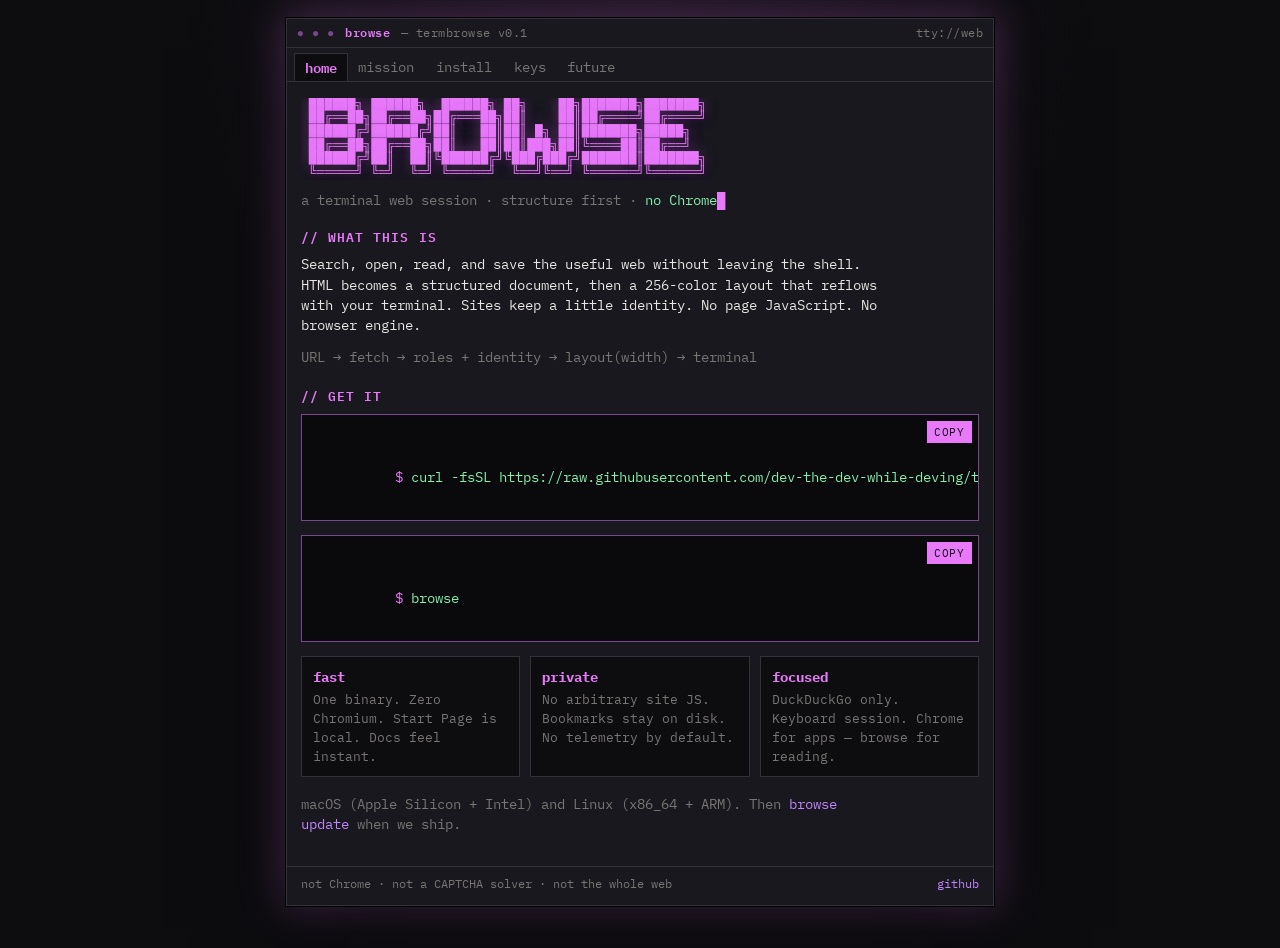
==== site/index.html @ ed014154 "feat: add ASCII marketing site" ====
<!DOCTYPE html>
<html lang="en">
<head>
  <meta charset="utf-8" />
  <meta name="viewport" content="width=device-width, initial-scale=1" />
  <title>browse — stay in the terminal for the useful web</title>
  <meta name="description" content="termbrowse is a structure-first terminal web session. Search, open, read, save. No browser engine. No page JS." />
  <link rel="preconnect" href="https://fonts.googleapis.com" />
  <link rel="preconnect" href="https://fonts.gstatic.com" crossorigin />
  <link href="https://fonts.googleapis.com/css2?family=IBM+Plex+Mono:wght@400;500;600&display=swap" rel="stylesheet" />
  <link rel="stylesheet" href="site.css" />
</head>
<body>
  <div class="wrap">
    <div class="term">
      <div class="titlebar">
        <span class="dots">● ● ●</span>
        <span class="name">browse</span>
        <span>— termbrowse v0.1</span>
        <span class="host">tty://web</span>
      </div>
      <nav>
        <a href="index.html" aria-current="page">home</a>
        <a href="mission.html">mission</a>
        <a href="install.html">install</a>
        <a href="keys.html">keys</a>
        <a href="future.html">future</a>
      </nav>
      <main>
<pre class="ascii">
 ██████╗ ██████╗  ██████╗ ██╗    ██╗███████╗███████╗
 ██╔══██╗██╔══██╗██╔═══██╗██║    ██║██╔════╝██╔════╝
 ██████╔╝██████╔╝██║   ██║██║ █╗ ██║███████╗█████╗
 ██╔══██╗██╔══██╗██║   ██║██║███╗██║╚════██║██╔══╝
 ██████╔╝██║  ██║╚██████╔╝╚███╔███╔╝███████║███████╗
 ╚═════╝ ╚═╝  ╚═╝ ╚═════╝  ╚══╝╚══╝ ╚══════╝╚══════╝
</pre>
        <p class="tag">a terminal web session · structure first · <em>no Chrome</em><span class="cursor"></span></p>

        <h1>// what this is</h1>
        <p>Search, open, read, and save the useful web without leaving the shell. HTML becomes a structured document, then a 256-color layout that reflows with your terminal. Sites keep a little identity. No page JavaScript. No browser engine.</p>

        <p class="dim">URL → fetch → roles + identity → layout(width) → terminal</p>

        <h2>// get it</h2>
        <div class="cmd">
          <button class="copy" type="button" data-copy="curl -fsSL https://raw.githubusercontent.com/dev-the-dev-while-deving/termbrowse/from-scratch/install.sh | sh">copy</button>
          <span class="prompt">$ </span>curl -fsSL https://raw.githubusercontent.com/dev-the-dev-while-deving/termbrowse/from-scratch/install.sh | sh
        </div>
        <div class="cmd">
          <button class="copy" type="button" data-copy="browse">copy</button>
          <span class="prompt">$ </span>browse
        </div>

        <div class="grid">
          <div class="card">
            <strong>fast</strong>
            <p>One binary. Zero Chromium. Start Page is local. Docs feel instant.</p>
          </div>
          <div class="card">
            <strong>private</strong>
            <p>No arbitrary site JS. Bookmarks stay on disk. No telemetry by default.</p>
          </div>
          <div class="card">
            <strong>focused</strong>
            <p>DuckDuckGo only. Keyboard session. Chrome for apps — browse for reading.</p>
          </div>
        </div>

        <p class="dim">macOS (Apple Silicon + Intel) and Linux (x86_64 + ARM). Then <a href="install.html">browse update</a> when we ship.</p>
      </main>
      <footer>
        <span>not Chrome · not a CAPTCHA solver · not the whole web</span>
        <a href="https://github.com/dev-the-dev-while-deving/termbrowse">github</a>
      </footer>
    </div>
  </div>
  <script src="site.js"></script>
</body>
</html>
---- site/site.css ----
:root {
  --bg: #0d0d10;
  --panel: #18181e;
  --accent: #e879f9;
  --accent-dim: #78468c;
  --text: #e8e6e3;
  --dim: #787673;
  --link: #c084fc;
  --code: #86efac;
  --warn: #fbbf24;
  --border: #32323a;
  --glow: rgba(232, 121, 249, 0.35);
  --mono: "IBM Plex Mono", "JetBrains Mono", "SF Mono", ui-monospace, Menlo, Consolas, monospace;
}

* { box-sizing: border-box; }

html, body {
  margin: 0;
  min-height: 100%;
  background: var(--bg);
  color: var(--text);
  font-family: var(--mono);
  font-size: 14px;
  line-height: 1.45;
}

body {
  background-image:
    linear-gradient(rgba(13, 13, 16, 0.15) 50%, transparent 50%),
    radial-gradient(ellipse at 50% -10%, rgba(232, 121, 249, 0.08), transparent 50%);
  background-size: 100% 3px, 100% 100%;
}

a { color: var(--link); text-decoration: none; }
a:hover { color: var(--accent); text-decoration: underline; text-underline-offset: 3px; }

.wrap {
  max-width: 92ch;
  margin: 0 auto;
  padding: 1.25rem 1rem 3rem;
}

.term {
  border: 1px solid var(--border);
  background: var(--panel);
  box-shadow: 0 0 0 1px #000, 0 24px 80px rgba(0, 0, 0, 0.55), 0 0 40px var(--glow);
}

.titlebar {
  display: flex;
  align-items: center;
  gap: 0.75rem;
  padding: 0.4rem 0.7rem;
  border-bottom: 1px solid var(--border);
  color: var(--dim);
  font-size: 12px;
  letter-spacing: 0.04em;
}

.dots { color: var(--accent-dim); }
.titlebar .name { color: var(--accent); font-weight: 600; }
.titlebar .host { margin-left: auto; }

nav {
  display: flex;
  flex-wrap: wrap;
  gap: 0.15rem 0;
  padding: 0.35rem 0.5rem 0;
  border-bottom: 1px solid var(--border);
}

nav a {
  color: var(--dim);
  padding: 0.25rem 0.7rem;
  border: 1px solid transparent;
  border-bottom: none;
}

nav a[aria-current="page"] {
  color: var(--accent);
  background: var(--bg);
  border-color: var(--border);
  font-weight: 600;
}

nav a:hover { color: var(--text); text-decoration: none; }

main { padding: 1.1rem 1rem 1.4rem; }

.ascii {
  color: var(--accent);
  font-size: clamp(7px, 1.55vw, 13px);
  line-height: 1.05;
  white-space: pre;
  overflow-x: auto;
  text-shadow: 0 0 18px var(--glow);
  margin: 0 0 0.75rem;
}

.tag {
  color: var(--dim);
  margin: 0 0 1.25rem;
}

.tag em { color: var(--code); font-style: normal; }

h1, h2 {
  font-size: 13px;
  font-weight: 600;
  color: var(--accent);
  letter-spacing: 0.08em;
  text-transform: uppercase;
  margin: 1.4rem 0 0.55rem;
}

h1 { margin-top: 0; }

p { margin: 0 0 0.85rem; max-width: 72ch; }

.dim { color: var(--dim); }
.ok { color: var(--code); }
.warn { color: var(--warn); }

.grid {
  display: grid;
  grid-template-columns: repeat(auto-fit, minmax(22ch, 1fr));
  gap: 0.7rem;
  margin: 0.8rem 0 1.2rem;
}

.card {
  border: 1px solid var(--border);
  padding: 0.7rem 0.8rem;
  background: var(--bg);
}

.card strong { color: var(--accent); display: block; margin-bottom: 0.3rem; }
.card p { margin: 0; color: var(--dim); font-size: 13px; }

.cmd {
  position: relative;
  border: 1px solid var(--accent-dim);
  background: #0a0a0c;
  padding: 0.85rem 3.4rem 0.85rem 0.9rem;
  margin: 0.5rem 0 1rem;
  color: var(--code);
  overflow-x: auto;
  white-space: pre;
}

.cmd .prompt { color: var(--accent); }

button.copy {
  position: absolute;
  top: 0.45rem;
  right: 0.45rem;
  font-family: inherit;
  font-size: 11px;
  letter-spacing: 0.06em;
  text-transform: uppercase;
  color: var(--bg);
  background: var(--accent);
  border: 0;
  padding: 0.28rem 0.5rem;
  cursor: pointer;
}

button.copy:hover { filter: brightness(1.08); }
button.copy.done { background: var(--code); color: #06210e; }

table {
  width: 100%;
  border-collapse: collapse;
  margin: 0.4rem 0 1rem;
  font-size: 13px;
}

th, td {
  text-align: left;
  padding: 0.35rem 0.5rem;
  border-bottom: 1px solid var(--border);
  vertical-align: top;
}

th { color: var(--dim); font-weight: 500; }

.box {
  border: 1px solid var(--border);
  padding: 0.75rem 0.9rem;
  margin: 0.6rem 0 1rem;
  color: var(--dim);
}

.box b { color: var(--text); font-weight: 600; }

footer {
  padding: 0.6rem 1rem 0.85rem;
  border-top: 1px solid var(--border);
  color: var(--dim);
  font-size: 12px;
  display: flex;
  justify-content: space-between;
  gap: 1rem;
  flex-wrap: wrap;
}

.cursor::after {
  content: "█";
  color: var(--accent);
  animation: blink 1.05s steps(1) infinite;
}

@keyframes blink {
  50% { opacity: 0; }
}

@media (max-width: 720px) {
  .ascii { font-size: 6.5px; }
  .titlebar .host { display: none; }
  footer { flex-direction: column; }
}
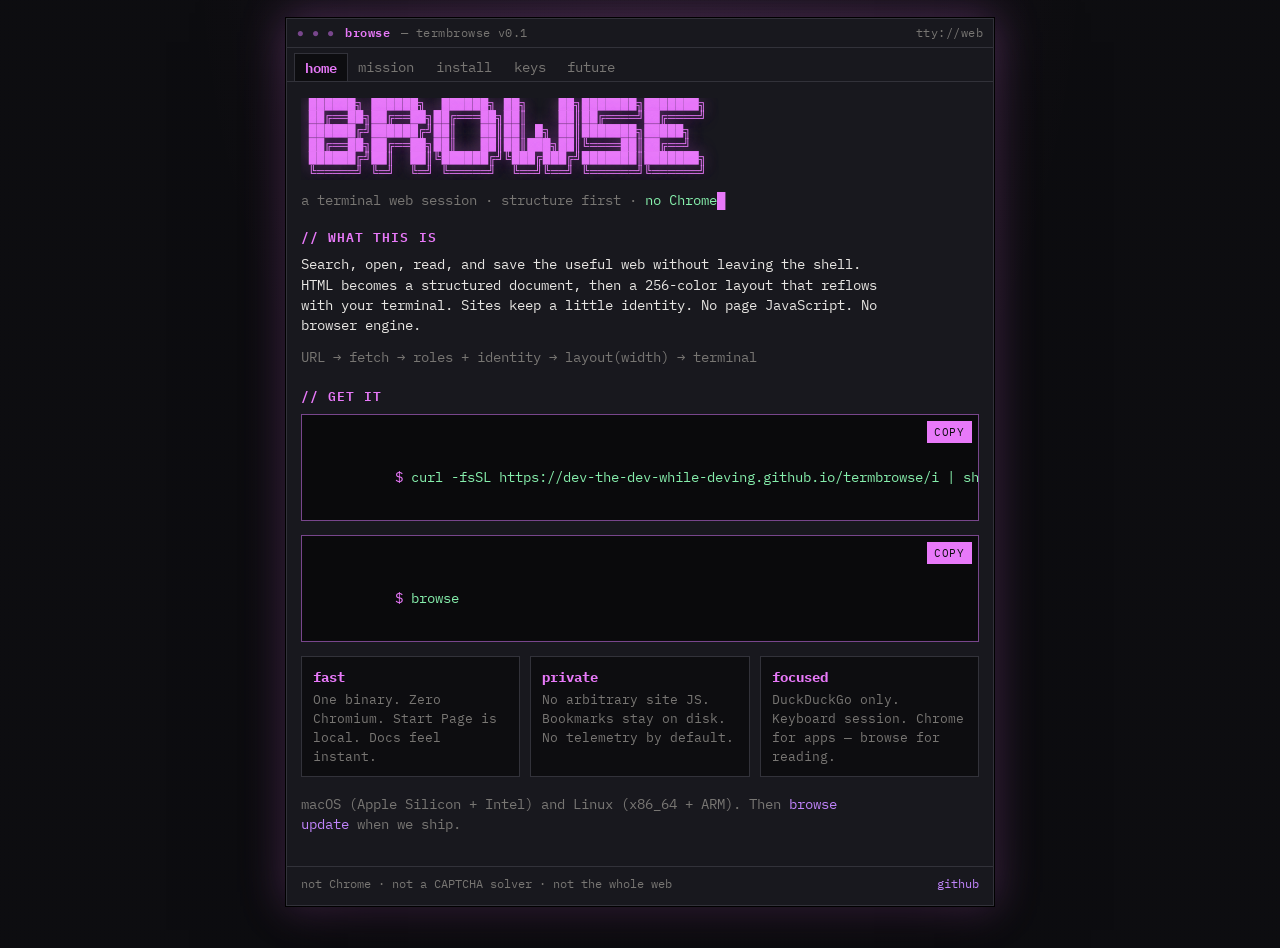
==== commit b6db0dbf: "docs: shorten curl install to github.io/termbrowse/i" ====
--- a/site/index.html
+++ b/site/index.html
@@ -44,8 +44,8 @@
 
         <h2>// get it</h2>
         <div class="cmd">
-          <button class="copy" type="button" data-copy="curl -fsSL https://raw.githubusercontent.com/dev-the-dev-while-deving/termbrowse/from-scratch/install.sh | sh">copy</button>
-          <span class="prompt">$ </span>curl -fsSL https://raw.githubusercontent.com/dev-the-dev-while-deving/termbrowse/from-scratch/install.sh | sh
+          <button class="copy" type="button" data-copy="curl -fsSL https://dev-the-dev-while-deving.github.io/termbrowse/i | sh">copy</button>
+          <span class="prompt">$ </span>curl -fsSL https://dev-the-dev-while-deving.github.io/termbrowse/i | sh
         </div>
         <div class="cmd">
           <button class="copy" type="button" data-copy="browse">copy</button>
